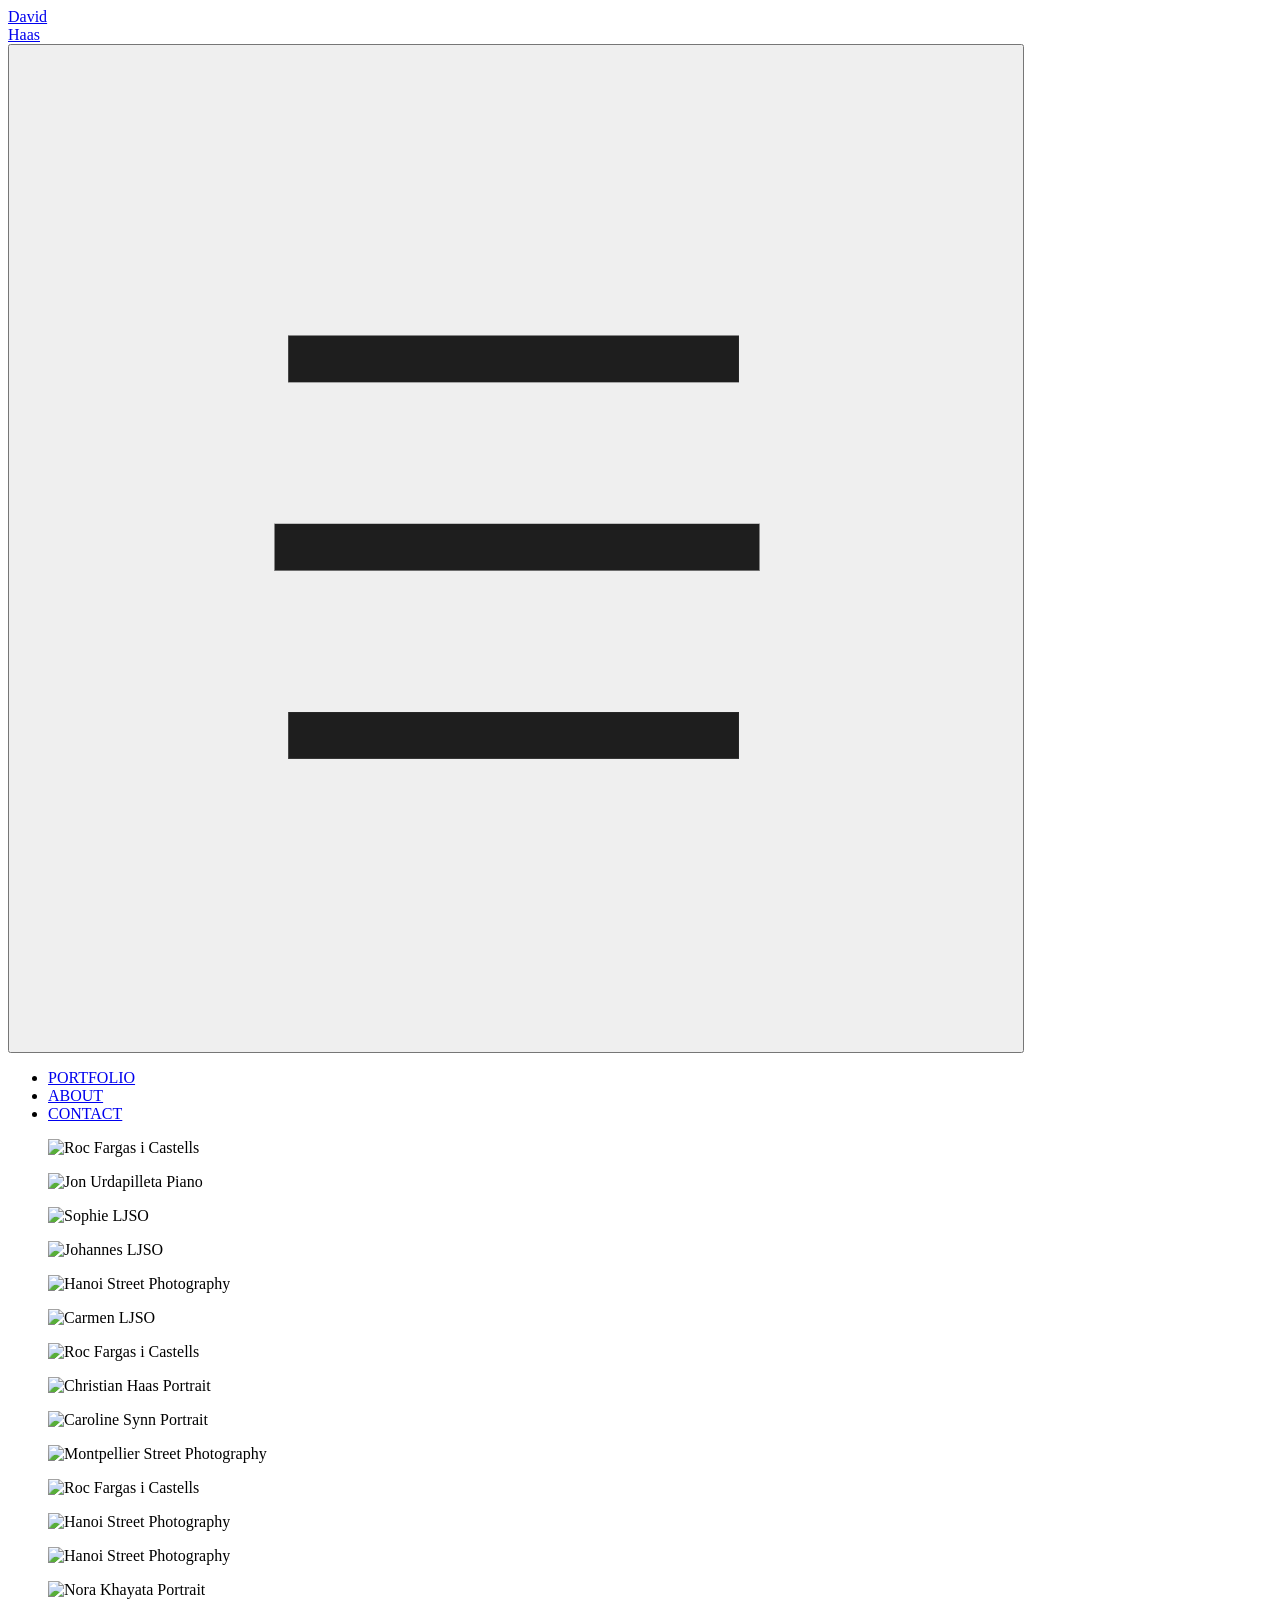
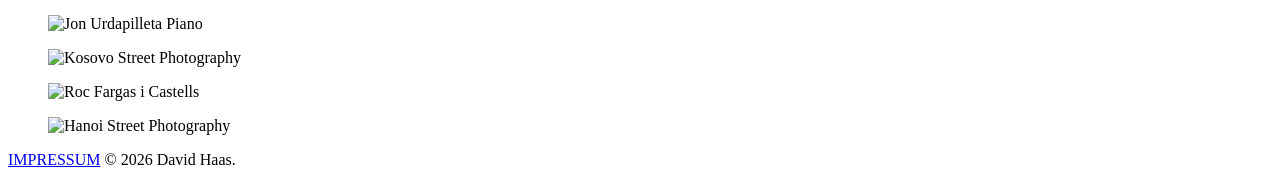
==== index.html @ 5e75420e "Initial Website Setup" ====
<!DOCTYPE html>
<html lang="en">

<head>
    <meta charset="UTF-8">
    <meta name="viewport" content="width=device-width, initial-scale=1.0">
    <title>David Haas Photography</title>
    <link rel="icon" href="Logos/favicon_v2.png">
    <link rel="stylesheet" href="css/style.css">
</head>

<body>

    <!-- This is the Navigation Bar -->
    <!-- Contains Name-Logo and Expandable Menu on Mobile -->
    <nav>

        <!--- Logo Class -->
        <div class="logo_wrapper">
            <div class="david">
                <a href="index.html">David</a>
            </div>
            <div class="haas">
                <a href="index.html">Haas</a>
            </div>
        </div>

        <!-- Button for Expanding Menu on Mobile -->
        <button class="button" onclick="toggleNav()">
            <img src="Logos/Navigation.png">
        </button>

    </nav>

    <!-- This is the Sidebar -->
    <!-- Contains Navigation on Desktop -->
    <aside id="sidebar">

        <div class="menu_wrapper">
            <ul class="menu_list">
                <li class="portfolio"><a href="index.html">PORTFOLIO</a></li>
                <li class="about"><a href="about.html">ABOUT</a></li>
                <li class="contact"><a href="contact.html">CONTACT</a></li>
            </ul>
        </div>


    </aside>

    <!-- Main Content -->
    <main>

        <!-- Portfolio starts here -->
        <div class="gallery_wrapper">

            <div class="gallery">

                <div class="gallery-item gallery-item1">
                    <figure>
                        <img src="Photos/Roc_Fargas_AlteOper_1.png" alt="Roc Fargas i Castells">
                    </figure>
                </div>


                <div class="gallery-item gallery-item2">
                    <figure>
                        <img src="Photos/Jon_Urdapilleta_AlteOper_1.png" alt="Jon Urdapilleta Piano">
                    </figure>
                </div>

                <div class="gallery-item gallery-item3">
                    <figure>
                        <img src="Photos/Sophie_LJSO.png" alt="Sophie LJSO">
                    </figure>
                </div>

                <div class="gallery-item gallery-item4">
                    <figure>
                        <img src="Photos/Johannes_LJSO.png" alt="Johannes LJSO">
                    </figure>
                </div>

                <div class="gallery-item gallery-item5">
                    <figure>
                        <img src="Photos/Hanoi_StreetPhotography_1.jpg" alt="Hanoi Street Photography">
                    </figure>
                </div>

                <div class="gallery-item gallery-item6">
                    <figure>
                        <img src="Photos/Carmen_LJSO.png" alt="Carmen LJSO">
                    </figure>
                </div>

                <div class="gallery-item gallery-item7">
                    <figure>
                        <img src="Photos/Roc_Fargas_Conductor_Portrait.png" alt="Roc Fargas i Castells">
                    </figure>
                </div>

                <div class="gallery-item gallery-item8">
                    <figure>
                        <img src="Photos/Christian_Haas_Portrait.png" alt="Christian Haas Portrait">
                    </figure>
                </div>

                <div class="gallery-item gallery-item9">
                    <figure>
                        <img src="Photos/Caroline_Synn_Portrait.png" alt="Caroline Synn Portrait">
                    </figure>
                </div>

                <div class="gallery-item gallery-item10">
                    <figure>
                        <img src="Photos/Montpellier_StreetPhotography.png" alt="Montpellier Street Photography">
                    </figure>
                </div>

                <div class="gallery-item gallery-item11">
                    <figure>
                        <img src="Photos/Roc_Fargas_AlteOper_2.png" alt="Roc Fargas i Castells">
                    </figure>
                </div>

                <div class="gallery-item gallery-item12">
                    <figure>
                        <img src="Photos/Hanoi_StreetPhotography_2.png" alt="Hanoi Street Photography">
                    </figure>
                </div>

                <div class="gallery-item gallery-item13">
                    <figure>
                        <img src="Photos/Hanoi_StreetPhotography_3.png" alt="Hanoi Street Photography">
                    </figure>
                </div>

                <div class="gallery-item gallery-item14">
                    <figure>
                        <img src="Photos/Nora_Khayata_AlteOper.png" alt="Nora Khayata Portrait">
                    </figure>
                </div>

                <div class="gallery-item gallery-item15">
                    <figure>
                        <img src="Photos/Jon_Urdapilleta_AlteOper_2.png" alt="Jon Urdapilleta Piano">
                    </figure>
                </div>

                <div class="gallery-item gallery-item16">
                    <figure>
                        <img src="Photos/Kosova_1.png" alt="Kosovo Street Photography">
                    </figure>
                </div>

                <div class="gallery-item gallery-item17">
                    <figure>
                        <img src="Photos/Roc_Fargas_AlteOper_3.png" alt="Roc Fargas i Castells">
                    </figure>
                </div>

                <div class="gallery-item gallery-item18">
                    <figure>
                        <img src="Photos/Hanoi_StreetPhotography_4.png" alt="Hanoi Street Photography">
                    </figure>
                </div>



            </div>


        </div>

    </main>

    <!-- This is the Footer -->
    <!-- Contains other information -->
    <footer class="footer_wrapper">
        <div class="footer_text">
            <a href="impressum.html">IMPRESSUM</a> &copy; 2026 David Haas.
        </div>
    </footer>



    <script src="JavaScript/script.js"></script>
</body>

</html>
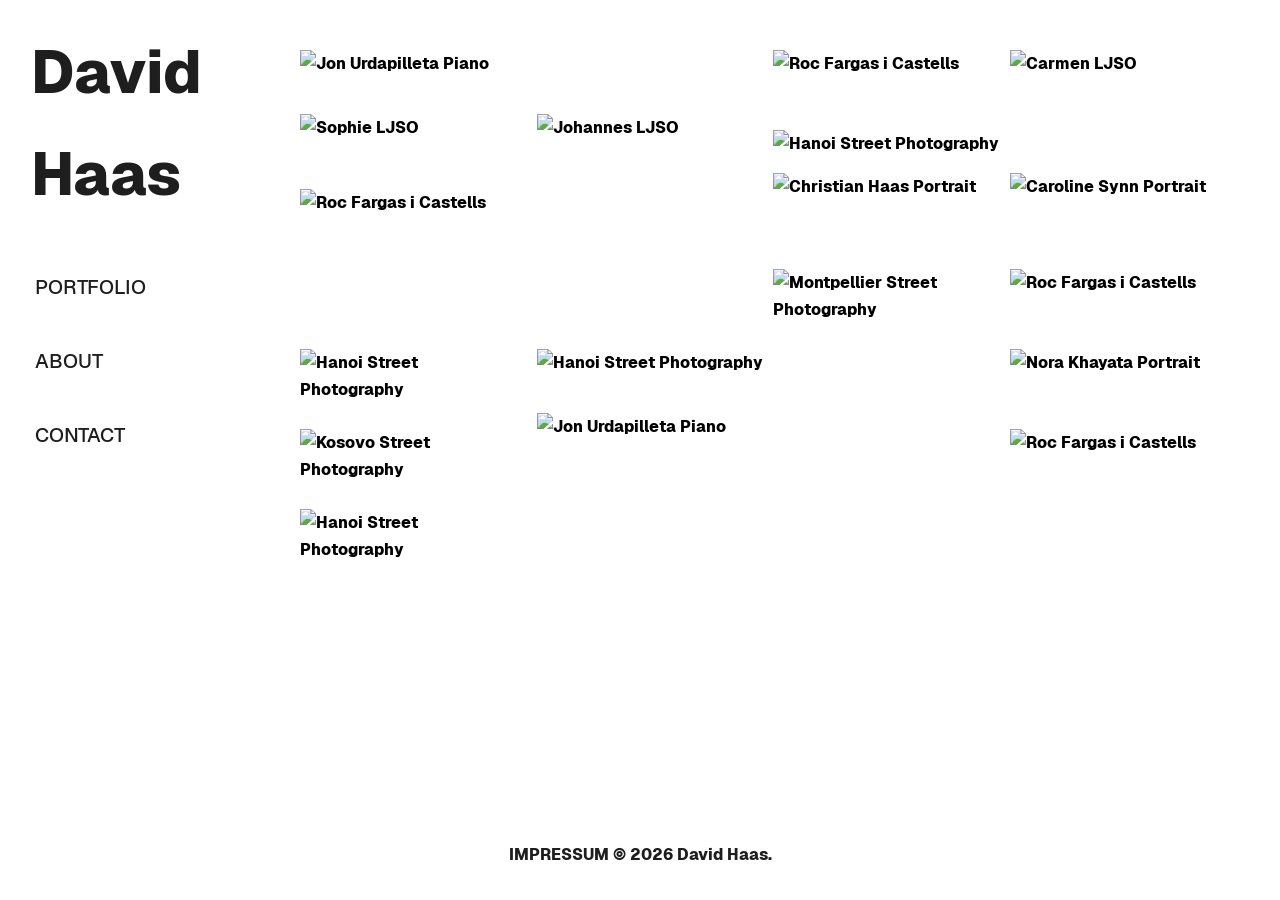
==== commit d39fb0d1: "trying to fix CSS not linking (part 3)" ====
--- a/index.html
+++ b/index.html
@@ -5,8 +5,8 @@
     <meta charset="UTF-8">
     <meta name="viewport" content="width=device-width, initial-scale=1.0">
     <title>David Haas Photography</title>
+    <link rel="stylesheet" type="text/css" href="CSS/style.css">
     <link rel="icon" href="Logos/favicon_v2.png">
-    <link rel="stylesheet" href="css/style.css">
 </head>
 
 <body>
--- a/CSS/style.css
+++ b/CSS/style.css
@@ -0,0 +1,675 @@
+/* Font Stuff */
+@font-face {
+    font-family: "geist_bold";
+    src: url(../Fonts/Geist/ttf/Geist-ExtraBold.ttf);
+}
+
+@font-face {
+    font-family: "geist_medium";
+    src: url(../Fonts/Geist/ttf/Geist-Medium.ttf);
+}
+
+@font-face {
+    font-family: "geist_italic";
+    src: url(../Fonts/Geist/ttf/Geist-Italic.ttf);
+}
+
+/* Global Stuff */
+* {
+    margin: 0;
+    padding: 0;
+    box-sizing: border-box;
+}
+
+img {
+    max-inline-size: 100%;
+}
+
+
+
+/* Main Body */
+body {
+
+    /* Making Body 1 Screen-Size Tall */
+    min-height: 100vh;
+
+    /* Setting the Font for the Body */
+    font-family: geist_bold, geist_medium;
+    font-size: 1rem;
+    line-height: 1.7;
+    background-color: #fff;
+
+    display: grid;
+    grid-template-columns: 250px 1fr;
+    grid-template-rows: 250px 1fr auto;
+    grid-template-areas:
+        "navbar main"
+        "sidebar main"
+        "footer footer";
+}
+
+/* Navigation Bar */
+nav {
+    top: 0;
+    position: sticky;
+    grid-area: navbar;
+    background-color: #fff;
+    color: #1e1e1e;
+    padding: 1em;
+}
+
+/* Navigation Text */
+.logo_wrapper {
+    display: grid;
+    grid-template-columns: 1fr;
+    grid-template-rows: 1fr 1fr;
+    padding-top: 5px;
+    text-align: left;
+
+}
+
+.david {
+    font-family: "geist_bold";
+    font-size: 60px;
+    padding-left: 15px;
+}
+
+.david a {
+    text-decoration: none;
+    color: #1e1e1e;
+}
+
+.david a:link {
+    text-decoration: none;
+    color: #1e1e1e;
+}
+
+.david a:visited {
+    text-decoration: none;
+}
+
+.david a:active {
+    text-decoration: none;
+}
+
+.haas {
+    font-family: "geist_bold";
+    font-size: 60px;
+    padding-left: 15px;
+}
+
+.haas a {
+    text-decoration: none;
+    color: #1e1e1e;
+}
+
+.haas a:link {
+    text-decoration: none;
+    color: #1e1e1e;
+}
+
+.haas a:visited {
+    text-decoration: none;
+}
+
+.haas a:active {
+    text-decoration: none;
+}
+
+/* Sidebar */
+aside {
+    top: 250px;
+    position: sticky;
+    align-self: start;
+    grid-area: sidebar;
+    background-color: #fff;
+    padding-left: 15px;
+}
+
+/* Sidebar Text */
+aside a {
+    display: block;
+    color: #1e1e1e;
+    font-size: 20px;
+    padding: 20px;
+    text-decoration: none;
+}
+
+aside ul {
+    list-style: none;
+}
+
+/* Links on mouse-over */
+aside a:hover:not(.active) {
+    text-decoration: underline;
+}
+
+/* Menu-Button */
+button {
+
+    /* Don't Display by Default*/
+    display: none;
+}
+
+/* Main Content */
+main {
+    grid-area: main;
+    background: #fff;
+    margin: 20px;
+    padding: 0;
+}
+
+.gallery_wrapper {
+    max-width: auto;
+    padding: 30px;
+    margin: 0 auto;
+}
+
+/* Styling for photo gallery*/
+/* Hard-Coded I am so sorry, web design is not my passion*/
+.gallery {
+    display: grid;
+    grid-template-columns: repeat(4, 1fr);
+    grid-template-rows: repeat(25, auto);
+    gap: 1rem;
+}
+
+.gallery-item img {
+    inline-size: 100%;
+    block-size: 100%;
+    object-fit: cover;
+}
+
+/* Roc Fargas i Castells Alte Oper 1 */
+.gallery-item1 {
+    grid-column: 3 / span 1;
+    grid-row: 1 / span 5;
+}
+
+/* Jon Urdapilleta Piano 1 */
+.gallery-item2 {
+    grid-column: 1 / span 2;
+    grid-row: 1 / span 4;
+}
+
+/* Sophie LJSO */
+.gallery-item3 {
+    grid-column: 1 / span 1;
+    grid-row: 5 / span 4;
+}
+
+/* Johannes LJSO */
+.gallery-item4 {
+    grid-column: 2 / span 1;
+    grid-row: 5 / span 4;
+}
+
+/* Hanoi Street Photography 1 */
+.gallery-item5 {
+    grid-column: 3 / span 2;
+    grid-row: 6 / span 2;
+}
+
+/* Carmen LJSO */
+.gallery-item6 {
+    grid-column: 4 / span 1;
+    grid-row: 1 / span 5;
+}
+
+/* Roc Fargas i Castells Conductor Portrait */
+.gallery-item7 {
+    grid-column: 1 / span 2;
+    grid-row: 9 / span 10;
+}
+
+/* Christian Haas Portrait */
+.gallery-item8 {
+    grid-column: 3 / span 1;
+    grid-row: 8 / span 5;
+}
+
+/* Caroline Synn Portrait */
+.gallery-item9 {
+    grid-column: 4 / span 1;
+    grid-row: 8 / span 5;
+}
+
+/* Montpellier Street Photography */
+.gallery-item10 {
+    grid-column: 3 / span 1;
+    grid-row: 14 / span 5;
+}
+
+/* Roc Fargas i Castells Alte Oper 2 */
+.gallery-item11 {
+    grid-column: 4 / span 1;
+    grid-row: 14 / span 5;
+}
+
+/* Hanoi Street Photography 2 */
+.gallery-item12 {
+    grid-column: 2 / span 2;
+    grid-row: 19 / span 4;
+}
+
+/* Hanoi Street Photography 3 */
+.gallery-item13 {
+    grid-column: 1 / span 1;
+    grid-row: 19 / span 5;
+}
+
+/* Nora Khayata Portrait */
+.gallery-item14 {
+    grid-column: 4 / span 1;
+    grid-row: 19 / span 5;
+}
+
+/* Jon Urdapilleta Piano 2 */
+.gallery-item15 {
+    grid-column: 2 / span 2;
+    grid-row: 23 / span 10;
+}
+
+/* Kosova Street Photography */
+.gallery-item16 {
+    grid-column: 1 / span 1;
+    grid-row: 24 / span 5;
+}
+
+/* Roc Fargas i Castells Alte Oper 3 */
+.gallery-item17 {
+    grid-column: 4 / span 1;
+    grid-row: 24 / span 5;
+}
+
+/* Hanoi Street Photography 4 */
+.gallery-item18 {
+    grid-column: 1 / span 1;
+    grid-row: 29 / span 5;
+}
+
+/* Footer */
+.footer_wrapper {
+    grid-area: footer;
+    background: white;
+    color: #1e1e1e;
+    padding: 2em;
+    text-align: center;
+}
+
+.footer_text a {
+    text-decoration: none;
+    color: #1e1e1e;
+}
+
+.footer_text a:link {
+    text-decoration: none;
+    color: #1e1e1e;
+}
+
+.footer_text a:visited {
+    text-decoration: none;
+}
+
+.footer_text a:active {
+    text-decoration: none;
+}
+
+/* Links on mouse-over */
+.footer_text a:hover:not(.active) {
+    text-decoration: underline;
+}
+
+/* Typesetting */
+.portfolio {
+    font-family: "geist_medium";
+}
+
+.about {
+    font-family: "geist_medium";
+}
+
+.contact {
+    font-family: "geist_medium";
+}
+
+.contact_wrapper {
+    display: grid;
+    grid-template-columns: auto;
+    grid-template-rows: 1fr;
+}
+
+.contact_page {
+    font-family: geist_medium;
+    padding: 20px;
+    padding-top: 35px;
+    color: #1e1e1e;
+    text-decoration: none;
+    list-style: none;
+}
+
+.contact_page a {
+    text-decoration: none;
+    color: #1e1e1e;
+}
+
+.contact_page a:link {
+    text-decoration: none;
+    color: #1e1e1e;
+}
+
+.contact_page a:visited {
+    text-decoration: none;
+}
+
+.contact_page a:active {
+    text-decoration: none;
+}
+
+/* Links on mouse-over */
+.contact_page a:hover:not(.active) {
+    text-decoration: underline;
+}
+
+.contact_page h1 {
+    font-family: geist_bold;
+    font-size: 30px;
+}
+
+.contact_mail {
+    padding: 20px;
+}
+
+.contact_wrapper {
+    font-size: 20px;
+}
+
+.contact_instagram {
+    padding-left: 20px;
+}
+
+.contact_instagram p {
+    display: inline-block;
+    vertical-align: middle;
+}
+
+.contact_linkedin {
+    padding-left: 20px;
+}
+
+.contact_instagram img {
+    vertical-align: middle;
+}
+
+.contact_linkedin p {
+    display: inline-block;
+    vertical-align: middle;
+}
+
+.contact_linkedin img {
+    vertical-align: middle;
+}
+
+.contact_photo {
+    padding: 20px;
+    max-width: 1500px;
+}
+
+.about_page {
+    font-family: geist_medium;
+    padding: 20px;
+    padding-top: 35px;
+    color: #1e1e1e;
+    font-size: 16px;
+}
+
+.about_wrapper {
+    display: grid;
+    grid-template-columns: 500px 500px;
+    grid-template-rows: 1fr;
+    gap: 5rem;
+}
+
+.about_text {
+    padding-top: 10px;
+}
+
+.impressum_page {
+    font-family: geist_medium;
+    padding: 20px;
+    padding-top: 35px;
+    max-width: 800px;
+    color: #1e1e1e;
+    text-decoration: none;
+    list-style: none;
+}
+
+.impressum_page h1,
+h2 {
+    font-family: geist_bold;
+}
+
+.impressum_page strong {
+    font-size: 20px;
+}
+
+.link_text {
+    font-family: geist_italic;
+}
+
+/* Layout Change for smaller screens*/
+@media screen and (max-width: 1300px) {
+
+    .about_wrapper {
+        grid-template-columns: 1fr;
+        grid-template-rows: auto 1fr;
+        gap: 2rem;
+    }
+}
+
+
+
+/* Layout Change for Mobile */
+@media screen and (max-width: 800px) {
+
+    body {
+        /* Change Grid for Mobile Layout */
+        grid-template-columns: 1fr;
+        grid-template-rows: 100px auto 1fr auto;
+        grid-template-areas:
+            "navbar"
+            "sidebar"
+            "main"
+            "footer";
+    }
+
+    button {
+        background-repeat: no-repeat;
+        background-size: auto;
+        background-position-y: 50%;
+        box-sizing: border-box;
+        display: block;
+        cursor: auto;
+        height: 100px;
+        width: 100px;
+        right: 0px;
+        top: 0px;
+        z-index: 999;
+        background: white;
+        border: none;
+        position: absolute;
+    }
+
+    .gallery {
+        display: grid;
+        /* TODO arrange the photos in a pretty way!*/
+        grid-template-columns: repeat(2, 1fr);
+        grid-template-rows: repeat(25, auto);
+        gap: 0.5rem;
+    }
+
+    /* Jon Urdapilleta Piano 1 */
+    .gallery-item2 {
+        grid-column: 1 / span 2;
+        grid-row: 1 / span 1;
+    }
+
+    /* Roc Fargas i Castells Alte Oper 1 */
+    .gallery-item1 {
+        grid-column: 1 / span 1;
+        grid-row: 2 / span 1;
+    }
+
+    /* Carmen LJSO */
+    .gallery-item6 {
+        grid-column: 2 / span 1;
+        grid-row: 2 / span 1;
+    }
+
+    /* Hanoi Street Photography 1 */
+    .gallery-item5 {
+        grid-column: 1 / span 2;
+        grid-row: 3 / span 1;
+    }
+
+    /* Sophie LJSO */
+    .gallery-item3 {
+        grid-column: 1 / span 1;
+        grid-row: 4 / span 1;
+    }
+
+    /* Johannes LJSO */
+    .gallery-item4 {
+        grid-column: 2 / span 1;
+        grid-row: 4 / span 1;
+    }
+
+    /* Roc Fargas i Castells Conductor Portrait */
+    .gallery-item7 {
+        grid-column: 1 / span 2;
+        grid-row: 5 / span 1;
+    }
+
+    /* Christian Haas Portrait */
+    .gallery-item8 {
+        grid-column: 1 / span 1;
+        grid-row: 6 / span 1;
+    }
+
+    /* Caroline Synn Portrait */
+    .gallery-item9 {
+        grid-column: 2 / span 1;
+        grid-row: 6 / span 1;
+    }
+
+    /* Montpellier Street Photography */
+    .gallery-item10 {
+        grid-column: 1 / span 1;
+        grid-row: 7 / span 1;
+    }
+
+    /* Roc Fargas i Castells Alte Oper 2 */
+    .gallery-item11 {
+        grid-column: 2 / span 1;
+        grid-row: 7 / span 1;
+    }
+
+    /* Hanoi Street Photography 2 */
+    .gallery-item12 {
+        grid-column: 1 / span 2;
+        grid-row: 8 / span 1;
+    }
+
+    /* Hanoi Street Photography 3 */
+    .gallery-item13 {
+        grid-column: 1 / span 1;
+        grid-row: 9 / span 1;
+    }
+
+    /* Nora Khayata Portrait */
+    .gallery-item14 {
+        grid-column: 2 / span 1;
+        grid-row: 9 / span 1;
+    }
+
+    /* Jon Urdapilleta Piano 2 */
+    .gallery-item15 {
+        grid-column: 1 / span 2;
+        grid-row: 10 / span 1;
+    }
+
+    /* Kosova Street Photography */
+    .gallery-item16 {
+        grid-column: 1 / span 1;
+        grid-row: 11 / span 1;
+    }
+
+    /* Roc Fargas i Castells Alte Oper 3 */
+    .gallery-item17 {
+        grid-column: 2 / span 1;
+        grid-row: 11 / span 1;
+    }
+
+    /* Hanoi Street Photography 4 */
+    .gallery-item18 {
+        grid-column: 1 / span 1;
+        grid-row: 12 / span 1;
+    }
+
+    /* Re-Align Sidebar */
+    aside {
+        top: 100px;
+        position: fixed;
+        align-self: normal;
+
+        left: 0;
+        right: 0;
+        flex-direction: column;
+        text-align: center;
+
+        font-size: 10px;
+
+        /* Don't Show by Default */
+        display: none;
+    }
+
+    /* Re-Design Font */
+    .logo_wrapper {
+        display: grid;
+        grid-template-columns: 115px 50px;
+        grid-template-rows: 1fr;
+    }
+
+    .david {
+        font-family: "geist_bold";
+        font-size: 40px;
+    }
+
+    .haas {
+        font-family: "geist_bold";
+        font-size: 40px;
+        padding-left: 25px;
+    }
+
+    /* We Call this to Display Again */
+    .show {
+        display: block;
+    }
+
+    .about_page {
+        padding: 5px;
+        padding-top: 10px;
+    }
+
+    .portfolio {
+        font-size: 10px;
+    }
+
+    .about {
+        font-size: 10px;
+    }
+
+    .contact {
+        font-size: 10px;
+    }
+}
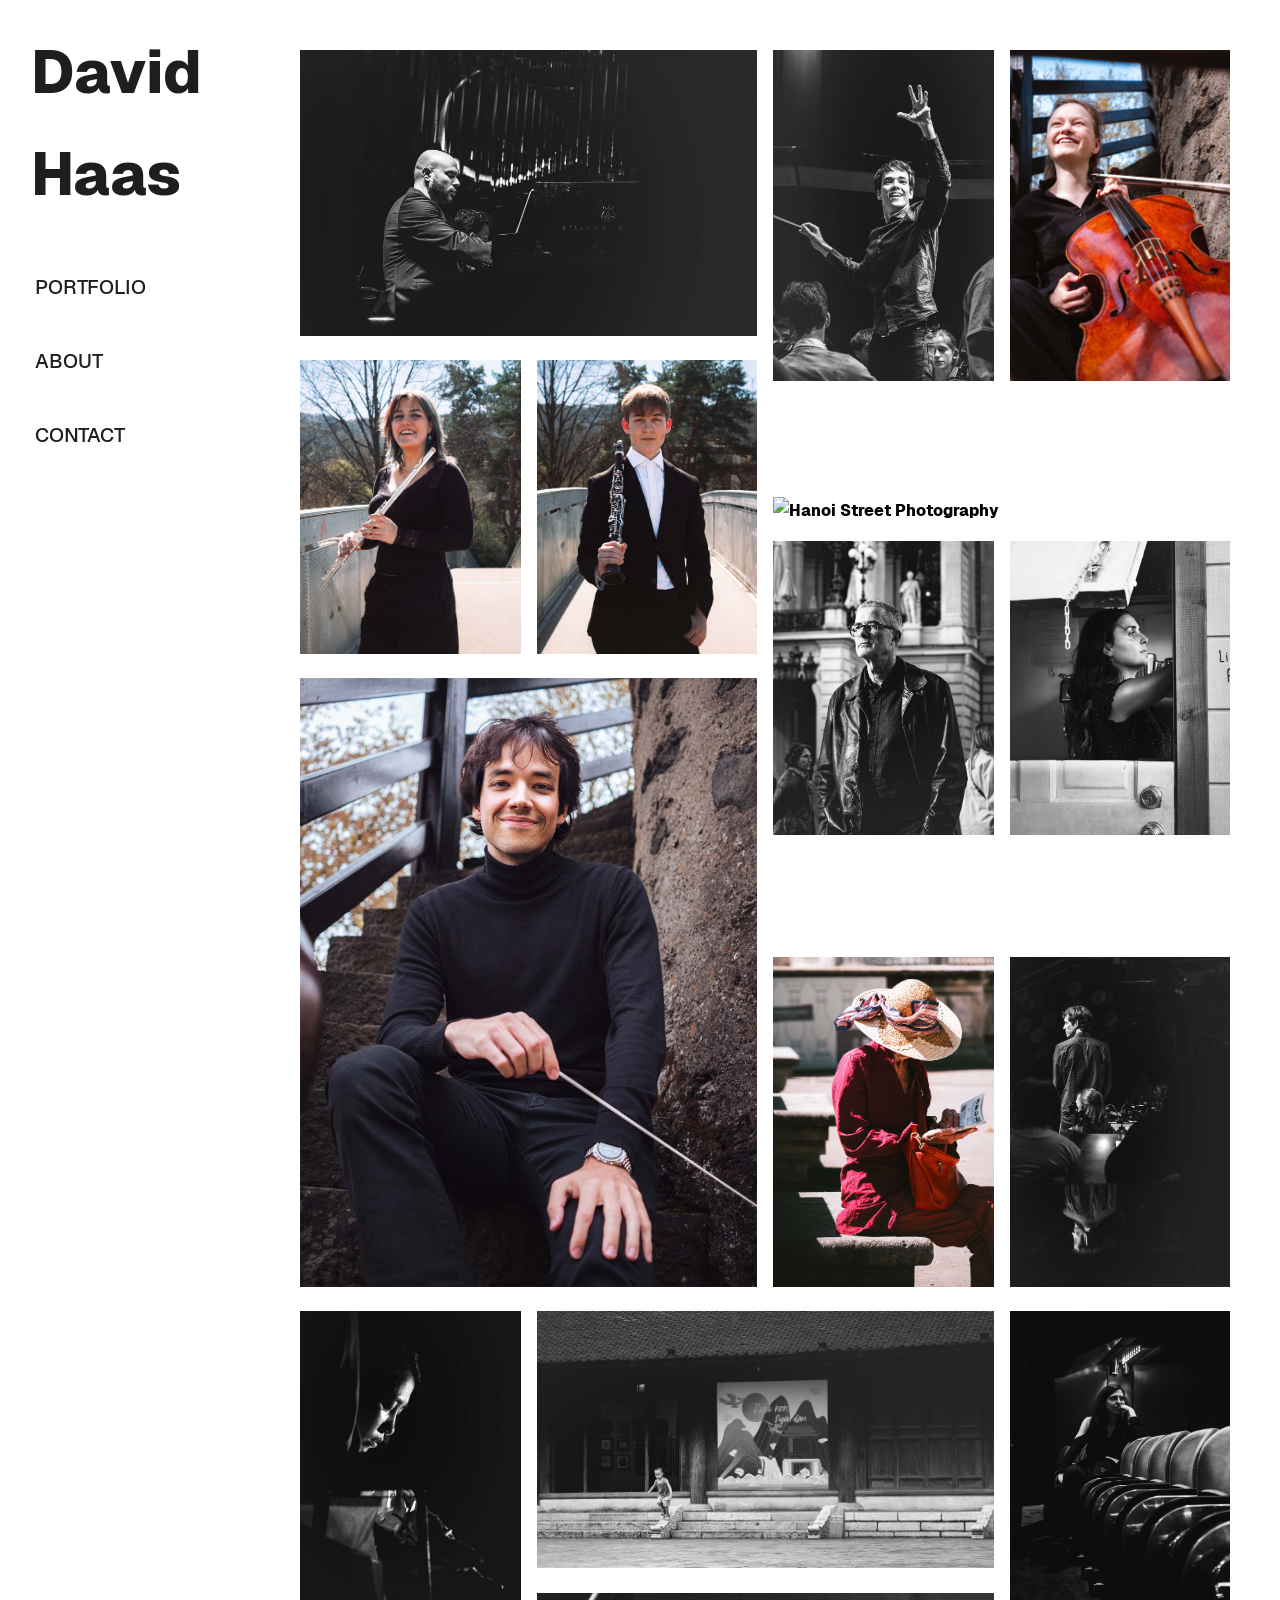
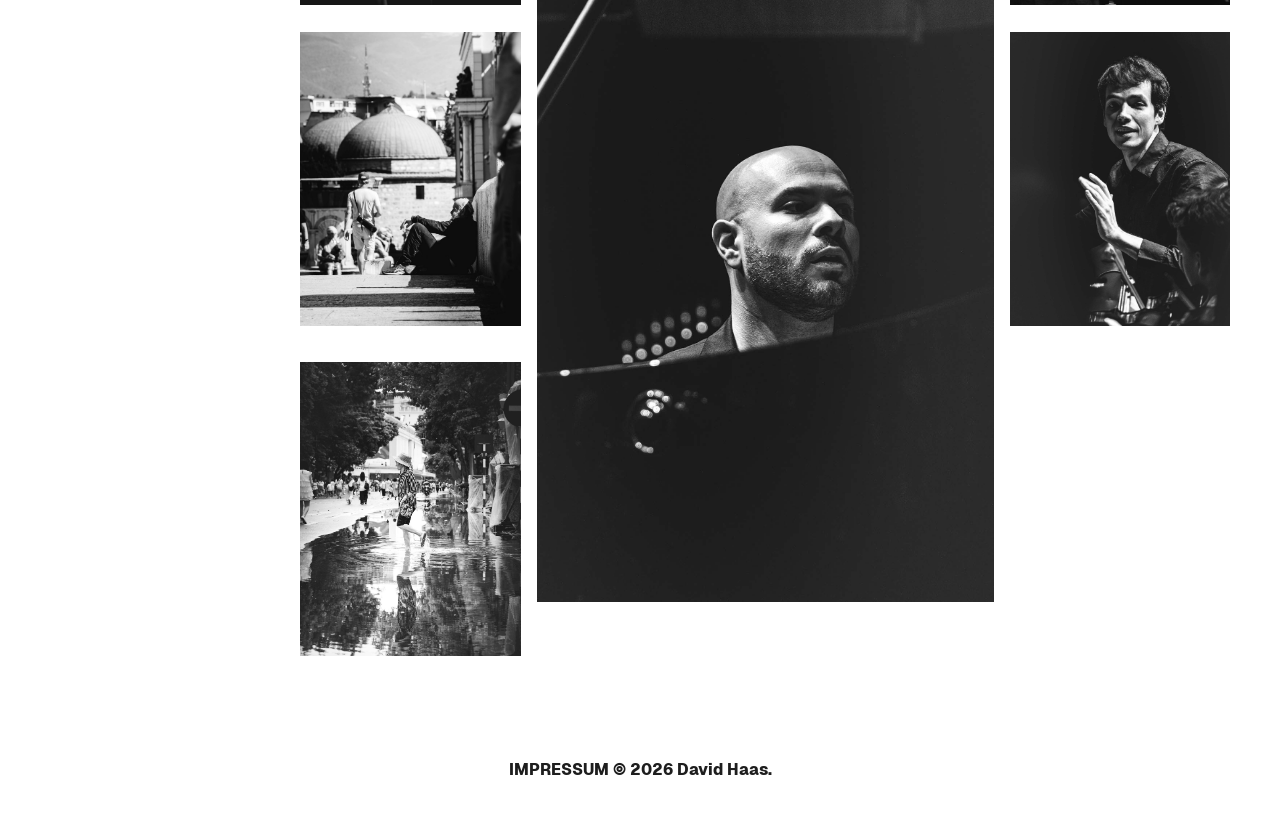
==== commit 87f377dd: "mobile view adjustments, file sizes" ====
--- a/index.html
+++ b/index.html
@@ -57,26 +57,26 @@
 
                 <div class="gallery-item gallery-item1">
                     <figure>
-                        <img src="Photos/Roc_Fargas_AlteOper_1.png" alt="Roc Fargas i Castells">
+                        <img src="Photos/Roc_Fargas_AlteOper_1.jpg" alt="Roc Fargas i Castells">
                     </figure>
                 </div>
 
 
                 <div class="gallery-item gallery-item2">
                     <figure>
-                        <img src="Photos/Jon_Urdapilleta_AlteOper_1.png" alt="Jon Urdapilleta Piano">
+                        <img src="Photos/Jon_Urdapilleta_AlteOper_1.jpg" alt="Jon Urdapilleta Piano">
                     </figure>
                 </div>
 
                 <div class="gallery-item gallery-item3">
                     <figure>
-                        <img src="Photos/Sophie_LJSO.png" alt="Sophie LJSO">
+                        <img src="Photos/Sophie_LJSO.jpg" alt="Sophie LJSO">
                     </figure>
                 </div>
 
                 <div class="gallery-item gallery-item4">
                     <figure>
-                        <img src="Photos/Johannes_LJSO.png" alt="Johannes LJSO">
+                        <img src="Photos/Johannes_LJSO.jpg" alt="Johannes LJSO">
                     </figure>
                 </div>
 
@@ -88,79 +88,79 @@
 
                 <div class="gallery-item gallery-item6">
                     <figure>
-                        <img src="Photos/Carmen_LJSO.png" alt="Carmen LJSO">
+                        <img src="Photos/Carmen_LJSO.jpg" alt="Carmen LJSO">
                     </figure>
                 </div>
 
                 <div class="gallery-item gallery-item7">
                     <figure>
-                        <img src="Photos/Roc_Fargas_Conductor_Portrait.png" alt="Roc Fargas i Castells">
+                        <img src="Photos/Roc_Fargas_Conductor_Portrait.jpg" alt="Roc Fargas i Castells">
                     </figure>
                 </div>
 
                 <div class="gallery-item gallery-item8">
                     <figure>
-                        <img src="Photos/Christian_Haas_Portrait.png" alt="Christian Haas Portrait">
+                        <img src="Photos/Christian_Haas_Portrait.jpg" alt="Christian Haas Portrait">
                     </figure>
                 </div>
 
                 <div class="gallery-item gallery-item9">
                     <figure>
-                        <img src="Photos/Caroline_Synn_Portrait.png" alt="Caroline Synn Portrait">
+                        <img src="Photos/Caroline_Synn_Portrait.jpg" alt="Caroline Synn Portrait">
                     </figure>
                 </div>
 
                 <div class="gallery-item gallery-item10">
                     <figure>
-                        <img src="Photos/Montpellier_StreetPhotography.png" alt="Montpellier Street Photography">
+                        <img src="Photos/Montpellier_StreetPhotography.jpg" alt="Montpellier Street Photography">
                     </figure>
                 </div>
 
                 <div class="gallery-item gallery-item11">
                     <figure>
-                        <img src="Photos/Roc_Fargas_AlteOper_2.png" alt="Roc Fargas i Castells">
+                        <img src="Photos/Roc_Fargas_AlteOper_2.jpg" alt="Roc Fargas i Castells">
                     </figure>
                 </div>
 
                 <div class="gallery-item gallery-item12">
                     <figure>
-                        <img src="Photos/Hanoi_StreetPhotography_2.png" alt="Hanoi Street Photography">
+                        <img src="Photos/Hanoi_StreetPhotography_2.jpg" alt="Hanoi Street Photography">
                     </figure>
                 </div>
 
                 <div class="gallery-item gallery-item13">
                     <figure>
-                        <img src="Photos/Hanoi_StreetPhotography_3.png" alt="Hanoi Street Photography">
+                        <img src="Photos/Hanoi_StreetPhotography_3.jpg" alt="Hanoi Street Photography">
                     </figure>
                 </div>
 
                 <div class="gallery-item gallery-item14">
                     <figure>
-                        <img src="Photos/Nora_Khayata_AlteOper.png" alt="Nora Khayata Portrait">
+                        <img src="Photos/Nora_Khayata_AlteOper.jpg" alt="Nora Khayata Portrait">
                     </figure>
                 </div>
 
                 <div class="gallery-item gallery-item15">
                     <figure>
-                        <img src="Photos/Jon_Urdapilleta_AlteOper_2.png" alt="Jon Urdapilleta Piano">
+                        <img src="Photos/Jon_Urdapilleta_AlteOper_2.jpg" alt="Jon Urdapilleta Piano">
                     </figure>
                 </div>
 
                 <div class="gallery-item gallery-item16">
                     <figure>
-                        <img src="Photos/Kosova_1.png" alt="Kosovo Street Photography">
+                        <img src="Photos/Kosova_1.jpg" alt="Kosovo Street Photography">
                     </figure>
                 </div>
 
                 <div class="gallery-item gallery-item17">
                     <figure>
-                        <img src="Photos/Roc_Fargas_AlteOper_3.png" alt="Roc Fargas i Castells">
+                        <img src="Photos/Roc_Fargas_AlteOper_3.jpg" alt="Roc Fargas i Castells">
                     </figure>
                 </div>
 
                 <div class="gallery-item gallery-item18">
                     <figure>
-                        <img src="Photos/Hanoi_StreetPhotography_4.png" alt="Hanoi Street Photography">
+                        <img src="Photos/Hanoi_StreetPhotography_4.jpg" alt="Hanoi Street Photography">
                     </figure>
                 </div>
 
--- a/CSS/style.css
+++ b/CSS/style.css
@@ -481,6 +481,10 @@
             "sidebar"
             "main"
             "footer";
+    }
+
+    main {
+        margin: 15px;
     }
 
     button {
@@ -633,6 +637,37 @@
         display: none;
     }
 
+    .footer_text a {
+        font-size: 15px;
+    }
+
+    .footer_text {
+        font-size: 15px;
+    }
+
+    .menu_list a {
+        font-size: 15px;
+        line-height: 10px;
+    }
+
+
+    .about_page h1 {
+        font-size: 25px;
+    }
+
+    .about_text {
+        font-size: 15px;
+    }
+
+    .contact_page h1 {
+        font-size: 25px;
+    }
+
+    .contact_mail, .contact_social {
+        font-size: 15px;
+    }
+
+
     /* Re-Design Font */
     .logo_wrapper {
         display: grid;
